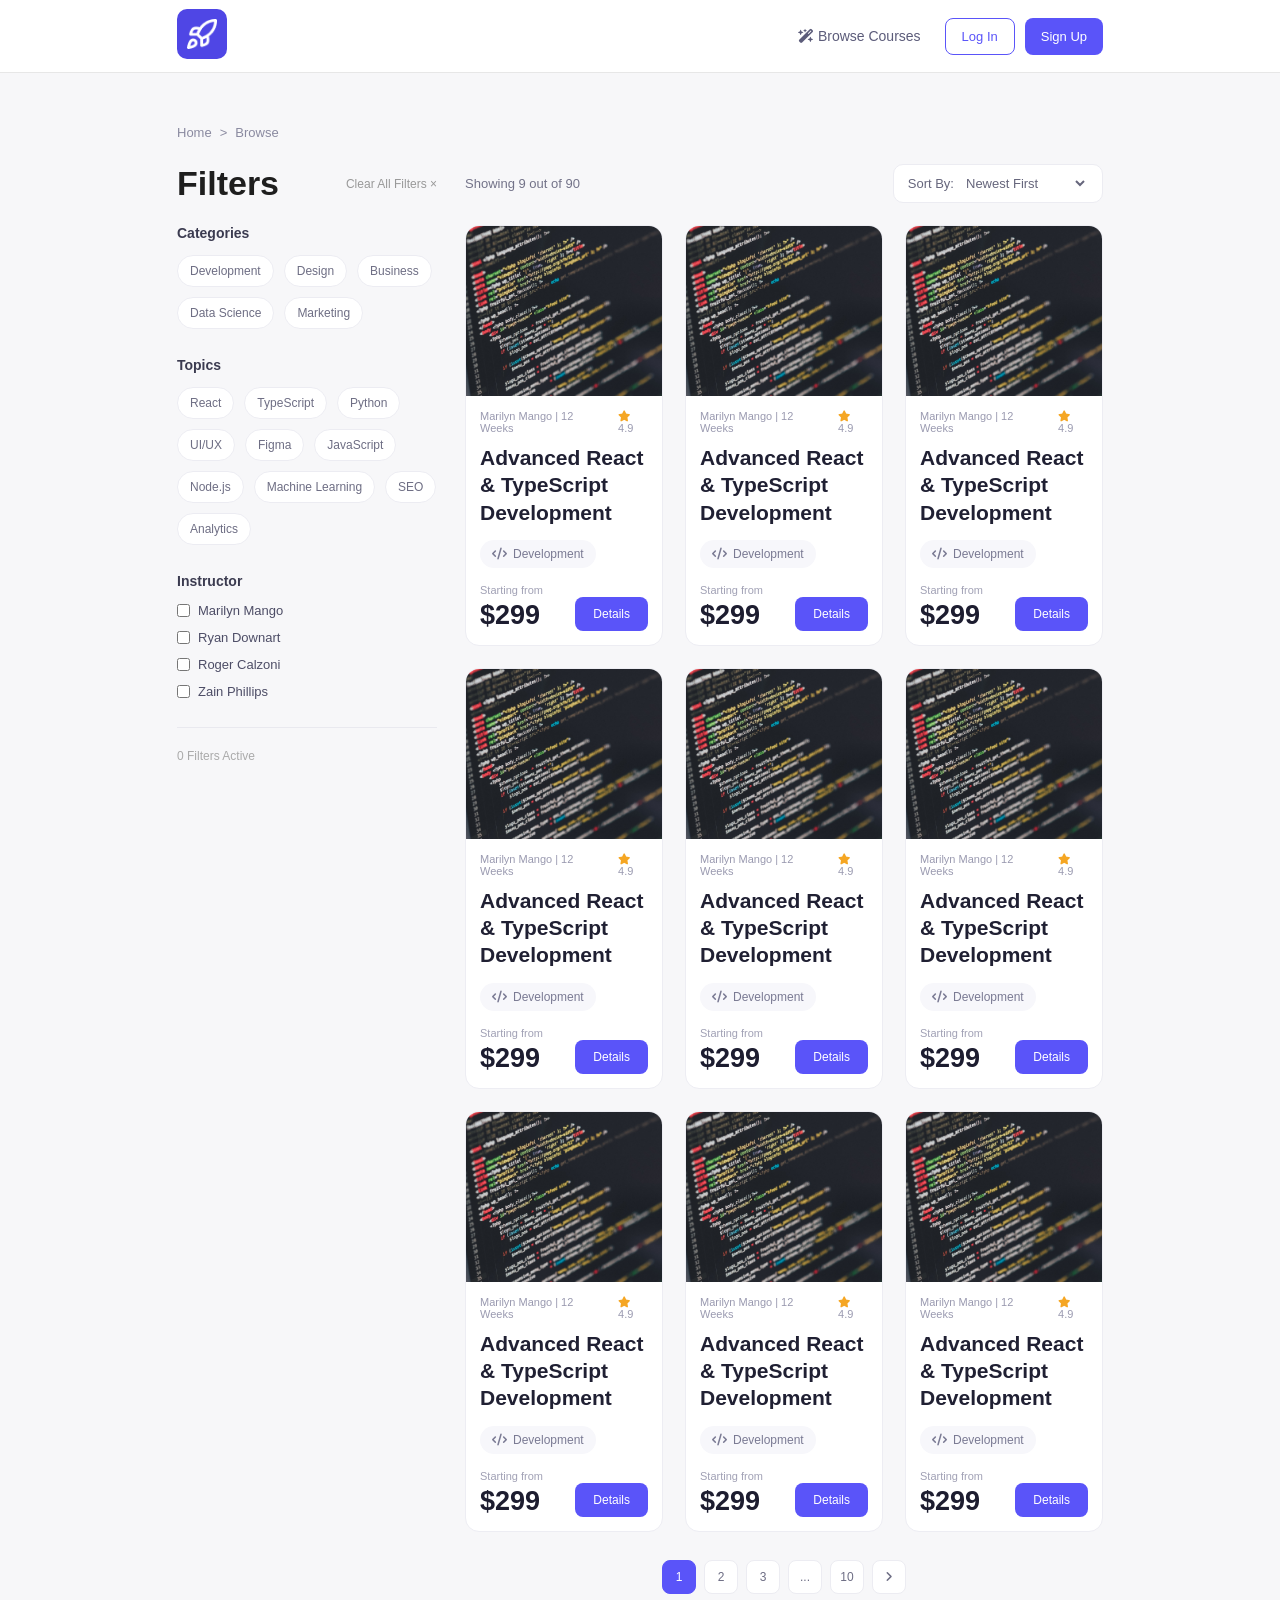
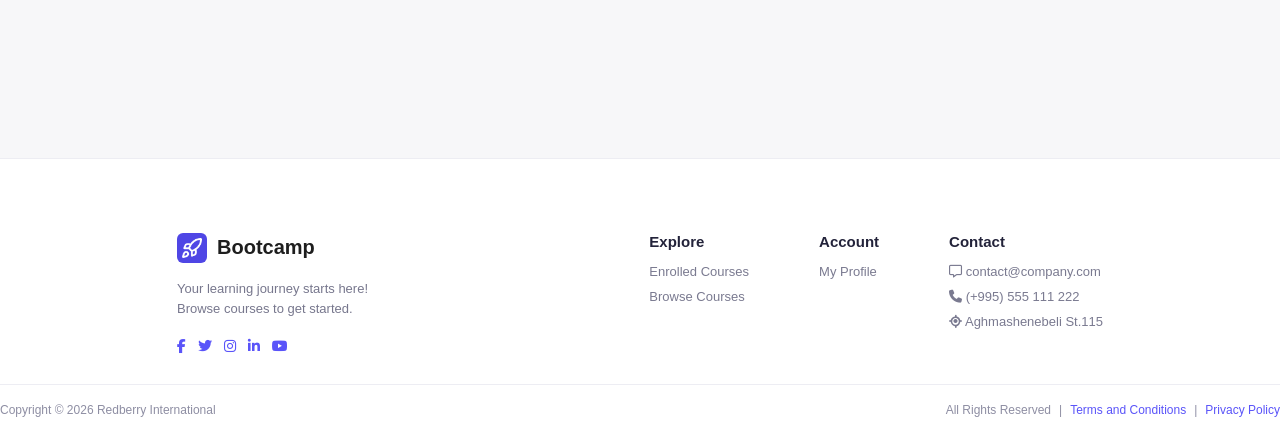
==== courses.html @ ab45cd83 "building and styling courses page" ====
<!DOCTYPE html>
<html lang="en">
<head>
    <meta charset="UTF-8">
    <meta name="viewport" content="width=device-width, initial-scale=1.0">
    <title>Browse Courses</title>
    <link rel="stylesheet" href="https://cdnjs.cloudflare.com/ajax/libs/font-awesome/6.5.0/css/all.min.css">
    <link rel="stylesheet" href="courses.css">
</head>
<body>
    <header class="header">
        <div class="container header-container">
            <div class="logo">
                <a href="dashboard.html">
                    <img src="icons/dashboard.png" alt="Bootcamp Logo">
                </a>
            </div>

            <nav class="nav">
                <a href="#"><i class="fa-solid fa-wand-magic-sparkles"></i> Browse Courses</a>
            </nav>

            <div class="auth-buttons">
                <button class="login-btn">Log In</button>
                <button class="signup-btn">Sign Up</button>
            </div>
        </div>
    </header>

    <main class="browse-page">
        <div class="container">
            <div class="breadcrumb">
                <a href="dashboard.html">Home</a>
                <span>&gt;</span>
                <span>Browse</span>
            </div>

            <div class="browse-layout">
                <aside class="filters-sidebar">
                    <div class="filters-top">
                        <h2>Filters</h2>
                        <button class="clear-filters">Clear All Filters <span>×</span></button>
                    </div>

                    <div class="filter-group">
                        <h3>Categories</h3>
                        <div class="filter-tags">
                            <button>Development</button>
                            <button>Design</button>
                            <button>Business</button>
                            <button>Data Science</button>
                            <button>Marketing</button>
                        </div>
                    </div>

                    <div class="filter-group">
                        <h3>Topics</h3>
                        <div class="filter-tags">
                            <button>React</button>
                            <button>TypeScript</button>
                            <button>Python</button>
                            <button>UI/UX</button>
                            <button>Figma</button>
                            <button>JavaScript</button>
                            <button>Node.js</button>
                            <button>Machine Learning</button>
                            <button>SEO</button>
                            <button>Analytics</button>
                        </div>
                    </div>

                    <div class="filter-group">
                        <h3>Instructor</h3>
                        <div class="instructor-list">
                            <label><input type="checkbox"> Marilyn Mango</label>
                            <label><input type="checkbox"> Ryan Downart</label>
                            <label><input type="checkbox"> Roger Calzoni</label>
                            <label><input type="checkbox"> Zain Phillips</label>
                        </div>
                    </div>

                    <div class="filter-bottom">
                        <button>0 Filters Active</button>
                    </div>
                </aside>

                <section class="courses-content">
                    <div class="courses-topbar">
                        <p>Showing 9 out of 90</p>

                        <div class="sort-box">
                            <label for="sortSelect">Sort By:</label>
                            <select id="sortSelect">
                                <option>Newest First</option>
                                <option>Oldest First</option>
                                <option>Price: Low to High</option>
                                <option>Price: High to Low</option>
                            </select>
                        </div>
                    </div>

                    <div class="courses-grid">
                        <article class="course-card">
                            <img src="background-images/course-background-image.jpg" alt="Course Image">
                            <div class="course-card-body">
                                <div class="course-meta">
                                    <span>Marilyn Mango | 12 Weeks</span>
                                    <span><i class="fa-solid fa-star"></i> 4.9</span>
                                </div>
                                <h3>Advanced React & TypeScript Development</h3>
                                <span class="course-badge"><i class="fa-solid fa-code"></i> Development</span>
                                <div class="course-footer">
                                    <div>
                                        <small>Starting from</small>
                                        <p>$299</p>
                                    </div>
                                    <button>Details</button>
                                </div>
                            </div>
                        </article>

                        <article class="course-card">
                            <img src="background-images/course-background-image.jpg" alt="Course Image">
                            <div class="course-card-body">
                                <div class="course-meta">
                                    <span>Marilyn Mango | 12 Weeks</span>
                                    <span><i class="fa-solid fa-star"></i> 4.9</span>
                                </div>
                                <h3>Advanced React & TypeScript Development</h3>
                                <span class="course-badge"><i class="fa-solid fa-code"></i> Development</span>
                                <div class="course-footer">
                                    <div>
                                        <small>Starting from</small>
                                        <p>$299</p>
                                    </div>
                                    <button>Details</button>
                                </div>
                            </div>
                        </article>

                        <article class="course-card">
                            <img src="background-images/course-background-image.jpg" alt="Course Image">
                            <div class="course-card-body">
                                <div class="course-meta">
                                    <span>Marilyn Mango | 12 Weeks</span>
                                    <span><i class="fa-solid fa-star"></i> 4.9</span>
                                </div>
                                <h3>Advanced React & TypeScript Development</h3>
                                <span class="course-badge"><i class="fa-solid fa-code"></i> Development</span>
                                <div class="course-footer">
                                    <div>
                                        <small>Starting from</small>
                                        <p>$299</p>
                                    </div>
                                    <button>Details</button>
                                </div>
                            </div>
                        </article>

                        <article class="course-card">
                            <img src="background-images/course-background-image.jpg" alt="Course Image">
                            <div class="course-card-body">
                                <div class="course-meta">
                                    <span>Marilyn Mango | 12 Weeks</span>
                                    <span><i class="fa-solid fa-star"></i> 4.9</span>
                                </div>
                                <h3>Advanced React & TypeScript Development</h3>
                                <span class="course-badge"><i class="fa-solid fa-code"></i> Development</span>
                                <div class="course-footer">
                                    <div>
                                        <small>Starting from</small>
                                        <p>$299</p>
                                    </div>
                                    <button>Details</button>
                                </div>
                            </div>
                        </article>

                        <article class="course-card">
                            <img src="background-images/course-background-image.jpg" alt="Course Image">
                            <div class="course-card-body">
                                <div class="course-meta">
                                    <span>Marilyn Mango | 12 Weeks</span>
                                    <span><i class="fa-solid fa-star"></i> 4.9</span>
                                </div>
                                <h3>Advanced React & TypeScript Development</h3>
                                <span class="course-badge"><i class="fa-solid fa-code"></i> Development</span>
                                <div class="course-footer">
                                    <div>
                                        <small>Starting from</small>
                                        <p>$299</p>
                                    </div>
                                    <button>Details</button>
                                </div>
                            </div>
                        </article>

                        <article class="course-card">
                            <img src="background-images/course-background-image.jpg" alt="Course Image">
                            <div class="course-card-body">
                                <div class="course-meta">
                                    <span>Marilyn Mango | 12 Weeks</span>
                                    <span><i class="fa-solid fa-star"></i> 4.9</span>
                                </div>
                                <h3>Advanced React & TypeScript Development</h3>
                                <span class="course-badge"><i class="fa-solid fa-code"></i> Development</span>
                                <div class="course-footer">
                                    <div>
                                        <small>Starting from</small>
                                        <p>$299</p>
                                    </div>
                                    <button>Details</button>
                                </div>
                            </div>
                        </article>

                        <article class="course-card">
                            <img src="background-images/course-background-image.jpg" alt="Course Image">
                            <div class="course-card-body">
                                <div class="course-meta">
                                    <span>Marilyn Mango | 12 Weeks</span>
                                    <span><i class="fa-solid fa-star"></i> 4.9</span>
                                </div>
                                <h3>Advanced React & TypeScript Development</h3>
                                <span class="course-badge"><i class="fa-solid fa-code"></i> Development</span>
                                <div class="course-footer">
                                    <div>
                                        <small>Starting from</small>
                                        <p>$299</p>
                                    </div>
                                    <button>Details</button>
                                </div>
                            </div>
                        </article>

                        <article class="course-card">
                            <img src="background-images/course-background-image.jpg" alt="Course Image">
                            <div class="course-card-body">
                                <div class="course-meta">
                                    <span>Marilyn Mango | 12 Weeks</span>
                                    <span><i class="fa-solid fa-star"></i> 4.9</span>
                                </div>
                                <h3>Advanced React & TypeScript Development</h3>
                                <span class="course-badge"><i class="fa-solid fa-code"></i> Development</span>
                                <div class="course-footer">
                                    <div>
                                        <small>Starting from</small>
                                        <p>$299</p>
                                    </div>
                                    <button>Details</button>
                                </div>
                            </div>
                        </article>

                        <article class="course-card">
                            <img src="background-images/course-background-image.jpg" alt="Course Image">
                            <div class="course-card-body">
                                <div class="course-meta">
                                    <span>Marilyn Mango | 12 Weeks</span>
                                    <span><i class="fa-solid fa-star"></i> 4.9</span>
                                </div>
                                <h3>Advanced React & TypeScript Development</h3>
                                <span class="course-badge"><i class="fa-solid fa-code"></i> Development</span>
                                <div class="course-footer">
                                    <div>
                                        <small>Starting from</small>
                                        <p>$299</p>
                                    </div>
                                    <button>Details</button>
                                </div>
                            </div>
                        </article>
                    </div>

                    <div class="pagination">
                        <button class="active">1</button>
                        <button>2</button>
                        <button>3</button>
                        <button>...</button>
                        <button>10</button>
                        <button><i class="fa-solid fa-angle-right"></i></button>
                    </div>
                </section>
            </div>
        </div>
    </main>

    <footer class="footer">
        <div class="container footer-container">
            <div class="footer-left">
                <div class="footer-brand">
                    <div class="footer-logo-row">
                        <img src="icons/dashboard.png" alt="Bootcamp logo">
                        <span>Bootcamp</span>
                    </div>

                    <p class="footer-description">
                        Your learning journey starts here!<br>
                        Browse courses to get started.
                    </p>

                    <div class="footer-socials">
                        <a href="#"><i class="fa-brands fa-facebook-f"></i></a>
                        <a href="#"><i class="fa-brands fa-twitter"></i></a>
                        <a href="#"><i class="fa-brands fa-instagram"></i></a>
                        <a href="#"><i class="fa-brands fa-linkedin-in"></i></a>
                        <a href="#"><i class="fa-brands fa-youtube"></i></a>
                    </div>
                </div>
            </div>

            <div class="footer-right">
                <div class="footer-column">
                    <h4>Explore</h4>
                    <a href="#">Enrolled Courses</a>
                    <a href="#">Browse Courses</a>
                </div>

                <div class="footer-column">
                    <h4>Account</h4>
                    <a href="#">My Profile</a>
                </div>

                <div class="footer-column">
                    <h4>Contact</h4>
                    <p><i class="fa-regular fa-message"></i> contact@company.com</p>
                    <p><i class="fa-solid fa-phone"></i> (+995) 555 111 222</p>
                    <p><i class="fa-solid fa-location-crosshairs"></i> Aghmashenebeli St.115</p>
                </div>
            </div>
        </div>

        <div class="container footer-bottom">
            <p>Copyright © 2026 Redberry International</p>

            <div class="footer-bottom-links">
                <span>All Rights Reserved</span>
                <span>|</span>
                <a href="#">Terms and Conditions</a>
                <span>|</span>
                <a href="#">Privacy Policy</a>
            </div>
        </div>
    </footer>
</body>
</html>
---- courses.css ----
* {
    margin: 0;
    padding: 0;
    box-sizing: border-box;
}

body {
    font-family: Arial, sans-serif;
    background-color: #f7f7f9;
    color: #1e1e1e;
}

a {
    text-decoration: none;
    color: inherit;
}

button {
    font-family: inherit;
    cursor: pointer;
    border: none;
}

.container {
    width: 100%;
    max-width: 1600px;
    margin: 0 auto;
    padding: 24px 177px;
}

.header {
    background: #fff;
    border-bottom: 1px solid #e7e7e7;
}

.header-container {
    height: 72px;
    display: flex;
    align-items: center;
    justify-content: space-between;
}

.logo img {
    width: 50px;
    height: 50px;
    object-fit: contain;
    border-radius: 20%;
    padding: 10px;
    background-color: #4f46e5;
}

.nav {
    display: flex;
    align-items: center;
    gap: 24px;
    margin-left: auto;
    margin-right: 24px;
}

.nav a {
    font-size: 14px;
    color: #5c5c7a;
}

.auth-buttons {
    display: flex;
    gap: 10px;
}

.login-btn,
.signup-btn {
    padding: 10px 16px;
    border-radius: 8px;
    font-size: 13px;
}

.login-btn {
    background: #fff;
    color: #5a54f9;
    border: 1px solid #5a54f9;
}

.signup-btn {
    background: #5a54f9;
    color: #fff;
}

.browse-page {
    padding: 28px 0 60px;
}

.breadcrumb {
    display: flex;
    align-items: center;
    gap: 8px;
    font-size: 13px;
    color: #8a8aa0;
    margin-bottom: 24px;
}

.browse-layout {
    display: grid;
    grid-template-columns: 260px 1fr;
    gap: 28px;
    align-items: start;
}

.filters-sidebar {
    background: transparent;
    position: sticky;
    top: 24px;
    align-self: start;
}

.filters-top {
    display: flex;
    align-items: center;
    justify-content: space-between;
    margin-bottom: 22px;
}

.filters-top h2 {
    font-size: 34px;
    font-weight: 700;
}

.clear-filters {
    background: none;
    color: #999;
    font-size: 12px;
}

.filter-group {
    margin-bottom: 28px;
}

.filter-group h3 {
    font-size: 14px;
    margin-bottom: 14px;
    color: #3b3b50;
}

.filter-tags {
    display: flex;
    flex-wrap: wrap;
    gap: 10px;
}

.filter-tags button {
    background: #fff;
    border: 1px solid #ececf2;
    color: #6e6e84;
    padding: 8px 12px;
    border-radius: 20px;
    font-size: 12px;
}

.instructor-list {
    display: flex;
    flex-direction: column;
    gap: 12px;
    font-size: 13px;
    color: #4d4d66;
}

.instructor-list label {
    display: flex;
    align-items: center;
    gap: 8px;
}

.filter-bottom {
    padding-top: 18px;
    border-top: 1px solid #e9e9ef;
}

.filter-bottom button {
    background: none;
    color: #aaa;
    font-size: 12px;
}

.courses-topbar {
    display: flex;
    align-items: center;
    justify-content: space-between;
    margin-bottom: 22px;
}

.courses-topbar p {
    font-size: 13px;
    color: #727288;
}

.sort-box {
    display: flex;
    align-items: center;
    gap: 8px;
    background: #fff;
    padding: 10px 14px;
    border-radius: 10px;
    border: 1px solid #ececf2;
}

.sort-box label,
.sort-box select {
    font-size: 13px;
    color: #66667c;
    background: transparent;
    border: none;
    outline: none;
}

.courses-grid {
    display: grid;
    grid-template-columns: repeat(3, 1fr);
    gap: 22px;
}

.course-card {
    background: #fff;
    border-radius: 14px;
    overflow: hidden;
    border: 1px solid #ededf3;
    transition: 0.3s;
}

.course-card:hover {
    transform: translateY(-4px);
    box-shadow: 0 10px 30px rgba(0, 0, 0, 0.08);
}

.course-card img {
    width: 100%;
    height: 170px;
    object-fit: cover;
    display: block;
}

.course-card-body {
    padding: 14px;
}

.course-meta {
    display: flex;
    justify-content: space-between;
    gap: 10px;
    font-size: 11px;
    color: #9a9ab0;
    margin-bottom: 10px;
}

.course-meta i {
    color: #f5a623;
}

.course-card h3 {
    font-size: 21px;
    line-height: 1.3;
    margin-bottom: 14px;
    color: #202033;
}

.course-badge {
    display: inline-flex;
    align-items: center;
    gap: 6px;
    font-size: 12px;
    color: #7a7a93;
    background: #f7f7fb;
    border-radius: 20px;
    padding: 7px 12px;
    margin-bottom: 16px;
}

.course-footer {
    display: flex;
    justify-content: space-between;
    align-items: end;
}

.course-footer small {
    display: block;
    font-size: 11px;
    color: #a1a1b5;
    margin-bottom: 4px;
}

.course-footer p {
    font-size: 27px;
    font-weight: 700;
    color: #1d1d30;
}

.course-footer button {
    background: #5a54f9;
    color: white;
    padding: 10px 18px;
    border-radius: 8px;
    font-size: 12px;
}

.pagination {
    margin-top: 28px;
    display: flex;
    justify-content: center;
    gap: 8px;
}

.pagination button {
    min-width: 34px;
    height: 34px;
    border-radius: 8px;
    background: #fff;
    border: 1px solid #ececf2;
    color: #6d6d84;
    font-size: 12px;
}

.pagination button.active {
    background: #5a54f9;
    color: #fff;
    border-color: #5a54f9;
}

.footer {
    margin-top: 80px;
    padding-top: 50px;
    background: #fff;
    border-top: 1px solid #ededf3;
}

.footer-container {
    display: flex;
    justify-content: space-between;
    gap: 40px;
    padding-bottom: 30px;
}

.footer-left {
    max-width: 260px;
}

.footer-logo-row {
    display: flex;
    align-items: center;
    gap: 10px;
    margin-bottom: 16px;
}

.footer-logo-row img {
    width: 30px;
    height: 30px;
    object-fit: contain;
    border-radius: 20%;
    padding: 5px;
    background-color: #4f46e5;
    cursor: pointer;
}

.footer-logo-row span {
    font-size: 20px;
    font-weight: 700;
}

.footer-description {
    font-size: 13px;
    line-height: 1.6;
    color: #77778d;
    margin-bottom: 18px;
}

.footer-socials {
    display: flex;
    gap: 12px;
}

.footer-socials a {
    color: #5a54f9;
    font-size: 14px;
}

.footer-right {
    display: flex;
    gap: 70px;
}

.footer-column h4 {
    font-size: 15px;
    margin-bottom: 14px;
    color: #23233a;
}

.footer-column a,
.footer-column p {
    display: block;
    font-size: 13px;
    color: #7a7a90;
    margin-bottom: 10px;
}

.footer-bottom {
    border-top: 1px solid #ededf3;
    padding: 18px 0;
    display: flex;
    align-items: center;
    justify-content: space-between;
    font-size: 12px;
    color: #8e8ea3;
}

.footer-bottom-links {
    display: flex;
    align-items: center;
    gap: 8px;
}

.footer-bottom-links a {
    color: #5a54f9;
}
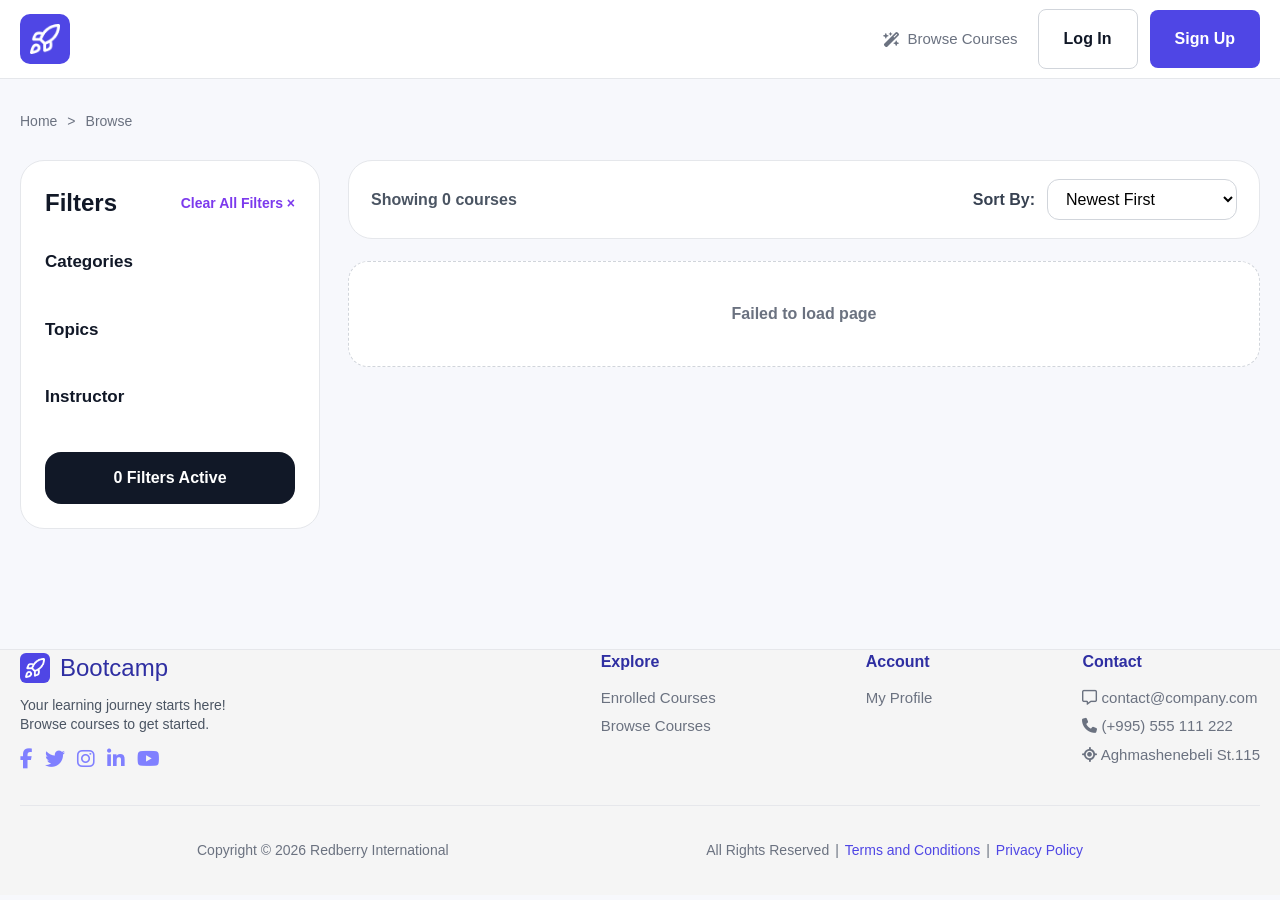
==== commit 4838e652: "functions pagination, filter, sort for courses" ====
--- a/courses.html
+++ b/courses.html
@@ -6,23 +6,25 @@
     <title>Browse Courses</title>
     <link rel="stylesheet" href="https://cdnjs.cloudflare.com/ajax/libs/font-awesome/6.5.0/css/all.min.css">
     <link rel="stylesheet" href="courses.css">
+    <script src="courses.js" defer></script>
 </head>
 <body>
     <header class="header">
         <div class="container header-container">
             <div class="logo">
-                <a href="dashboard.html">
-                    <img src="icons/dashboard.png" alt="Bootcamp Logo">
+                <a href="index.html"><img src="icons/dashboard.png" alt="Dashboard"></a>
+            </div>
+
+            <nav class="nav">
+                <a href="courses.html">
+                    <i class="fa-solid fa-wand-magic-sparkles"></i>
+                    Browse Courses
                 </a>
-            </div>
-
-            <nav class="nav">
-                <a href="#"><i class="fa-solid fa-wand-magic-sparkles"></i> Browse Courses</a>
             </nav>
 
             <div class="auth-buttons">
-                <button class="login-btn">Log In</button>
-                <button class="signup-btn">Sign Up</button>
+                <button class="btn btn-login" id="openLoginBtn">Log In</button>
+                <button class="btn btn-signup" id="openSignupBtn">Sign Up</button>
             </div>
         </div>
     </header>
@@ -39,247 +41,49 @@
                 <aside class="filters-sidebar">
                     <div class="filters-top">
                         <h2>Filters</h2>
-                        <button class="clear-filters">Clear All Filters <span>×</span></button>
+                        <button class="clear-filters" id="clearFiltersBtn">
+                            Clear All Filters <span>×</span>
+                        </button>
                     </div>
 
                     <div class="filter-group">
                         <h3>Categories</h3>
-                        <div class="filter-tags">
-                            <button>Development</button>
-                            <button>Design</button>
-                            <button>Business</button>
-                            <button>Data Science</button>
-                            <button>Marketing</button>
-                        </div>
+                        <div class="filter-tags" id="categoriesContainer"></div>
                     </div>
 
                     <div class="filter-group">
                         <h3>Topics</h3>
-                        <div class="filter-tags">
-                            <button>React</button>
-                            <button>TypeScript</button>
-                            <button>Python</button>
-                            <button>UI/UX</button>
-                            <button>Figma</button>
-                            <button>JavaScript</button>
-                            <button>Node.js</button>
-                            <button>Machine Learning</button>
-                            <button>SEO</button>
-                            <button>Analytics</button>
-                        </div>
+                        <div class="filter-tags" id="topicsContainer"></div>
                     </div>
 
                     <div class="filter-group">
                         <h3>Instructor</h3>
-                        <div class="instructor-list">
-                            <label><input type="checkbox"> Marilyn Mango</label>
-                            <label><input type="checkbox"> Ryan Downart</label>
-                            <label><input type="checkbox"> Roger Calzoni</label>
-                            <label><input type="checkbox"> Zain Phillips</label>
-                        </div>
+                        <div class="instructor-list" id="instructorsContainer"></div>
                     </div>
 
                     <div class="filter-bottom">
-                        <button>0 Filters Active</button>
+                        <button type="button" id="activeFiltersCount">0 filters active</button>
                     </div>
                 </aside>
 
                 <section class="courses-content">
                     <div class="courses-topbar">
-                        <p>Showing 9 out of 90</p>
+                        <p id="resultsText">Showing 0 courses</p>
 
                         <div class="sort-box">
                             <label for="sortSelect">Sort By:</label>
                             <select id="sortSelect">
-                                <option>Newest First</option>
-                                <option>Oldest First</option>
-                                <option>Price: Low to High</option>
-                                <option>Price: High to Low</option>
+                                <option value="newest">Newest First</option>
+                                <option value="oldest">Oldest First</option>
+                                <option value="price_asc">Price: Low to High</option>
+                                <option value="price_desc">Price: High to Low</option>
                             </select>
                         </div>
                     </div>
 
-                    <div class="courses-grid">
-                        <article class="course-card">
-                            <img src="background-images/course-background-image.jpg" alt="Course Image">
-                            <div class="course-card-body">
-                                <div class="course-meta">
-                                    <span>Marilyn Mango | 12 Weeks</span>
-                                    <span><i class="fa-solid fa-star"></i> 4.9</span>
-                                </div>
-                                <h3>Advanced React & TypeScript Development</h3>
-                                <span class="course-badge"><i class="fa-solid fa-code"></i> Development</span>
-                                <div class="course-footer">
-                                    <div>
-                                        <small>Starting from</small>
-                                        <p>$299</p>
-                                    </div>
-                                    <button>Details</button>
-                                </div>
-                            </div>
-                        </article>
-
-                        <article class="course-card">
-                            <img src="background-images/course-background-image.jpg" alt="Course Image">
-                            <div class="course-card-body">
-                                <div class="course-meta">
-                                    <span>Marilyn Mango | 12 Weeks</span>
-                                    <span><i class="fa-solid fa-star"></i> 4.9</span>
-                                </div>
-                                <h3>Advanced React & TypeScript Development</h3>
-                                <span class="course-badge"><i class="fa-solid fa-code"></i> Development</span>
-                                <div class="course-footer">
-                                    <div>
-                                        <small>Starting from</small>
-                                        <p>$299</p>
-                                    </div>
-                                    <button>Details</button>
-                                </div>
-                            </div>
-                        </article>
-
-                        <article class="course-card">
-                            <img src="background-images/course-background-image.jpg" alt="Course Image">
-                            <div class="course-card-body">
-                                <div class="course-meta">
-                                    <span>Marilyn Mango | 12 Weeks</span>
-                                    <span><i class="fa-solid fa-star"></i> 4.9</span>
-                                </div>
-                                <h3>Advanced React & TypeScript Development</h3>
-                                <span class="course-badge"><i class="fa-solid fa-code"></i> Development</span>
-                                <div class="course-footer">
-                                    <div>
-                                        <small>Starting from</small>
-                                        <p>$299</p>
-                                    </div>
-                                    <button>Details</button>
-                                </div>
-                            </div>
-                        </article>
-
-                        <article class="course-card">
-                            <img src="background-images/course-background-image.jpg" alt="Course Image">
-                            <div class="course-card-body">
-                                <div class="course-meta">
-                                    <span>Marilyn Mango | 12 Weeks</span>
-                                    <span><i class="fa-solid fa-star"></i> 4.9</span>
-                                </div>
-                                <h3>Advanced React & TypeScript Development</h3>
-                                <span class="course-badge"><i class="fa-solid fa-code"></i> Development</span>
-                                <div class="course-footer">
-                                    <div>
-                                        <small>Starting from</small>
-                                        <p>$299</p>
-                                    </div>
-                                    <button>Details</button>
-                                </div>
-                            </div>
-                        </article>
-
-                        <article class="course-card">
-                            <img src="background-images/course-background-image.jpg" alt="Course Image">
-                            <div class="course-card-body">
-                                <div class="course-meta">
-                                    <span>Marilyn Mango | 12 Weeks</span>
-                                    <span><i class="fa-solid fa-star"></i> 4.9</span>
-                                </div>
-                                <h3>Advanced React & TypeScript Development</h3>
-                                <span class="course-badge"><i class="fa-solid fa-code"></i> Development</span>
-                                <div class="course-footer">
-                                    <div>
-                                        <small>Starting from</small>
-                                        <p>$299</p>
-                                    </div>
-                                    <button>Details</button>
-                                </div>
-                            </div>
-                        </article>
-
-                        <article class="course-card">
-                            <img src="background-images/course-background-image.jpg" alt="Course Image">
-                            <div class="course-card-body">
-                                <div class="course-meta">
-                                    <span>Marilyn Mango | 12 Weeks</span>
-                                    <span><i class="fa-solid fa-star"></i> 4.9</span>
-                                </div>
-                                <h3>Advanced React & TypeScript Development</h3>
-                                <span class="course-badge"><i class="fa-solid fa-code"></i> Development</span>
-                                <div class="course-footer">
-                                    <div>
-                                        <small>Starting from</small>
-                                        <p>$299</p>
-                                    </div>
-                                    <button>Details</button>
-                                </div>
-                            </div>
-                        </article>
-
-                        <article class="course-card">
-                            <img src="background-images/course-background-image.jpg" alt="Course Image">
-                            <div class="course-card-body">
-                                <div class="course-meta">
-                                    <span>Marilyn Mango | 12 Weeks</span>
-                                    <span><i class="fa-solid fa-star"></i> 4.9</span>
-                                </div>
-                                <h3>Advanced React & TypeScript Development</h3>
-                                <span class="course-badge"><i class="fa-solid fa-code"></i> Development</span>
-                                <div class="course-footer">
-                                    <div>
-                                        <small>Starting from</small>
-                                        <p>$299</p>
-                                    </div>
-                                    <button>Details</button>
-                                </div>
-                            </div>
-                        </article>
-
-                        <article class="course-card">
-                            <img src="background-images/course-background-image.jpg" alt="Course Image">
-                            <div class="course-card-body">
-                                <div class="course-meta">
-                                    <span>Marilyn Mango | 12 Weeks</span>
-                                    <span><i class="fa-solid fa-star"></i> 4.9</span>
-                                </div>
-                                <h3>Advanced React & TypeScript Development</h3>
-                                <span class="course-badge"><i class="fa-solid fa-code"></i> Development</span>
-                                <div class="course-footer">
-                                    <div>
-                                        <small>Starting from</small>
-                                        <p>$299</p>
-                                    </div>
-                                    <button>Details</button>
-                                </div>
-                            </div>
-                        </article>
-
-                        <article class="course-card">
-                            <img src="background-images/course-background-image.jpg" alt="Course Image">
-                            <div class="course-card-body">
-                                <div class="course-meta">
-                                    <span>Marilyn Mango | 12 Weeks</span>
-                                    <span><i class="fa-solid fa-star"></i> 4.9</span>
-                                </div>
-                                <h3>Advanced React & TypeScript Development</h3>
-                                <span class="course-badge"><i class="fa-solid fa-code"></i> Development</span>
-                                <div class="course-footer">
-                                    <div>
-                                        <small>Starting from</small>
-                                        <p>$299</p>
-                                    </div>
-                                    <button>Details</button>
-                                </div>
-                            </div>
-                        </article>
-                    </div>
-
-                    <div class="pagination">
-                        <button class="active">1</button>
-                        <button>2</button>
-                        <button>3</button>
-                        <button>...</button>
-                        <button>10</button>
-                        <button><i class="fa-solid fa-angle-right"></i></button>
-                    </div>
+                    <div class="courses-grid" id="coursesGrid"></div>
+
+                    <div class="pagination" id="pagination"></div>
                 </section>
             </div>
         </div>
@@ -342,5 +146,151 @@
             </div>
         </div>
     </footer>
+
+    <!-- LOGIN MODAL -->
+    <div id="loginModal" class="modal hidden">
+        <div class="modal-overlay" id="modalOverlay"></div>
+
+        <div class="login-modal">
+            <button class="modal-close" id="closeLoginBtn">
+            <i class="fa-solid fa-xmark"></i>
+            </button>
+
+            <h2>Welcome Back</h2>
+            <p class="modal-subtitle">Log in to continue your learning</p>
+
+            <form id="loginForm" class="login-form">
+            <div class="form-group">
+                <label for="email">Email</label>
+                <input
+                type="email"
+                id="email"
+                name="email"
+                placeholder="you@example.com"
+                required
+                >
+                <p class="field-error" id="emailError"></p>
+            </div>
+
+            <div class="form-group">
+                <label for="password">Password</label>
+                <div class="password-input-wrapper">
+                <input
+                    type="password"
+                    id="password"
+                    name="password"
+                    placeholder="••••••••"
+                    required
+                >
+                <button type="button" class="toggle-password" id="togglePassword">
+                    <i class="fa-regular fa-eye"></i>
+                </button>
+                </div>
+                <p class="field-error" id="passwordError"></p>
+            </div>
+
+            <button type="submit" class="login-submit-btn" id="loginSubmitBtn">Log In</button>
+            <p class="form-message" id="loginMessage"></p>
+            </form>
+
+            <div class="divider">
+            <span>or</span>
+            </div>
+
+            <p class="signup-text">
+            Don’t have an account?
+            <a href="#" id="goToRegisterLink">Sign Up</a>
+            </p>
+        </div>
+    </div>
+
+    <!-- register modal -->
+    <div id="registerModal" class="modal hidden">
+        <div class="modal-overlay" id="registerOverlay"></div>
+
+        <div class="login-modal">
+
+            <!-- close button -->
+            <button class="modal-close" id="closeRegisterBtn">
+                <i class="fa-solid fa-xmark"></i>
+            </button>
+
+            <h2>Create Account</h2>
+            <p class="modal-subtitle">Join and start learning today</p>
+
+            <!-- progress -->
+            <div class="register-progress">
+                <div class="step active"></div>
+                <div class="step"></div>
+                <div class="step"></div>
+            </div>
+
+            <form id="registerForm" class="login-form">
+
+                <!-- first step -->
+                <div class="register-step" data-step="1">
+                    <div class="form-group">
+                        <label>Email*</label>
+                        <input type="email" id="registerEmail" placeholder="you@example.com">
+                        <p class="field-error" id="registerEmailError"></p>
+                    </div>
+
+                    <button type="button" class="login-submit-btn" id="step1NextBtn">
+                        Next
+                    </button>
+                </div>
+
+                <!-- second step -->
+                <div class="register-step hidden" data-step="2">
+                    <div class="form-group">
+                        <label>Password*</label>
+                        <input type="password" id="registerPassword" placeholder="Password">
+                        <p class="field-error" id="registerPasswordError"></p>
+                    </div>
+
+                    <div class="form-group">
+                        <label>Confirm Password*</label>
+                        <input type="password" id="registerConfirmPassword" placeholder="Confirm Password">
+                        <p class="field-error" id="registerConfirmPasswordError"></p>
+                    </div>
+
+                    <button type="button" class="login-submit-btn" id="step2NextBtn">Next</button>
+                </div>
+
+                <!-- third step -->
+                <div class="register-step hidden" data-step="3">
+                    <div class="form-group">
+                        <label>Username*</label>
+                        <input type="text" id="registerUsername" placeholder="Username">
+                        <p class="field-error" id="registerUsernameError"></p>
+                    </div>
+
+                    <div class="form-group">
+                        <label>Upload Avatar</label>
+                        <input type="file" id="avatarInput" accept="image/*">
+                        <p class="field-error" id="registerAvatarError"></p>
+
+                        
+                        <img id="avatarPreview" class="hidden" style="width:80px; margin-top:10px; border-radius:50%;" />
+                    </div>
+
+                    <button type="submit" class="login-submit-btn" id="registerSubmitBtn">
+                        Sign Up
+                    </button>
+                </div>
+
+                <p class="form-message" id="registerMessage"></p>
+            </form>
+
+            <div class="divider">
+                <span>or</span>
+            </div>
+
+            <p class="signup-text">
+                Already have an account?
+                <a href="#" id="goToLoginLink">Log In</a>
+            </p>
+        </div>
+    </div>
 </body>
 </html>
--- a/courses.css
+++ b/courses.css
@@ -6,8 +6,14 @@
 
 body {
     font-family: Arial, sans-serif;
-    background-color: #f7f7f9;
-    color: #1e1e1e;
+    background: #f7f8fc;
+    color: #1f2937;
+    line-height: 1.5;
+}
+
+img {
+    max-width: 100%;
+    display: block;
 }
 
 a {
@@ -15,29 +21,37 @@
     color: inherit;
 }
 
+button,
+select,
+input {
+    font: inherit;
+}
+
 button {
-    font-family: inherit;
     cursor: pointer;
     border: none;
+    background: none;
 }
 
 .container {
-    width: 100%;
-    max-width: 1600px;
+    width: min(1280px, calc(100% - 40px));
     margin: 0 auto;
-    padding: 24px 177px;
 }
 
 .header {
-    background: #fff;
-    border-bottom: 1px solid #e7e7e7;
+    background: #ffffff;
+    border-bottom: 1px solid #e5e7eb;
+    position: sticky;
+    top: 0;
+    z-index: 50;
 }
 
 .header-container {
-    height: 72px;
+    min-height: 78px;
     display: flex;
     align-items: center;
     justify-content: space-between;
+    gap: 20px;
 }
 
 .logo img {
@@ -52,82 +66,112 @@
 .nav {
     display: flex;
     align-items: center;
-    gap: 24px;
+    gap: 36px;
     margin-left: auto;
-    margin-right: 24px;
 }
 
 .nav a {
+    display: flex;
+    align-items: center;
+    gap: 8px;
+    color: #6b7280;
+    font-size: 15px;
+    transition: color 0.2s ease;
+}
+
+.nav a:hover {
+    color: #7c3aed;
+}
+
+.auth-buttons {
+    display: flex;
+    align-items: center;
+    gap: 12px;
+}
+
+.btn {
+    padding: 17px 25px;
+    border-radius: 8px;
+    font-weight: 600;
+    transition: 0.3s ease;
+}
+
+.btn-login {
+    border: 1px solid #d1d5db;
+    background: #ffffff;
+    color: #111827;
+}
+
+.btn-login:hover {
+    color: white;
+    background-color: #281ED2;
+}
+
+.btn-signup {
+    background: #4F46E5;
+    color: #ffffff;
+}
+
+.btn-signup:hover {
+    background: #6d28d9;
+}
+
+.browse-page {
+    padding: 32px 0 60px;
+}
+
+.breadcrumb {
+    display: flex;
+    align-items: center;
+    gap: 10px;
+    color: #6b7280;
     font-size: 14px;
-    color: #5c5c7a;
-}
-
-.auth-buttons {
-    display: flex;
-    gap: 10px;
-}
-
-.login-btn,
-.signup-btn {
-    padding: 10px 16px;
-    border-radius: 8px;
-    font-size: 13px;
-}
-
-.login-btn {
-    background: #fff;
-    color: #5a54f9;
-    border: 1px solid #5a54f9;
-}
-
-.signup-btn {
-    background: #5a54f9;
-    color: #fff;
-}
-
-.browse-page {
-    padding: 28px 0 60px;
-}
-
-.breadcrumb {
-    display: flex;
-    align-items: center;
-    gap: 8px;
-    font-size: 13px;
-    color: #8a8aa0;
-    margin-bottom: 24px;
+    margin-bottom: 28px;
+}
+
+.breadcrumb a:hover {
+    color: #7c3aed;
 }
 
 .browse-layout {
     display: grid;
-    grid-template-columns: 260px 1fr;
+    grid-template-columns: 300px 1fr;
     gap: 28px;
     align-items: start;
 }
 
 .filters-sidebar {
-    background: transparent;
+    background: #ffffff;
+    border: 1px solid #e5e7eb;
+    border-radius: 24px;
+    padding: 24px;
     position: sticky;
-    top: 24px;
-    align-self: start;
+    top: 100px;
 }
 
 .filters-top {
     display: flex;
     align-items: center;
     justify-content: space-between;
-    margin-bottom: 22px;
+    gap: 12px;
+    margin-bottom: 28px;
 }
 
 .filters-top h2 {
-    font-size: 34px;
+    font-size: 24px;
     font-weight: 700;
+    color: #111827;
 }
 
 .clear-filters {
-    background: none;
-    color: #999;
-    font-size: 12px;
+    color: #7c3aed;
+    font-weight: 600;
+    font-size: 14px;
+    transition: 0.3s ease;
+}
+
+.clear-filters:hover {
+    color: #5b21b6;
 }
 
 .filter-group {
@@ -135,9 +179,10 @@
 }
 
 .filter-group h3 {
-    font-size: 14px;
+    font-size: 17px;
+    font-weight: 700;
     margin-bottom: 14px;
-    color: #3b3b50;
+    color: #111827;
 }
 
 .filter-tags {
@@ -146,206 +191,540 @@
     gap: 10px;
 }
 
-.filter-tags button {
-    background: #fff;
-    border: 1px solid #ececf2;
-    color: #6e6e84;
-    padding: 8px 12px;
-    border-radius: 20px;
-    font-size: 12px;
+.filter-pill {
+    position: relative;
+    display: inline-flex;
+    align-items: center;
+    justify-content: center;
+    padding: 11px 16px;
+    border: 1px solid #d1d5db;
+    border-radius: 999px;
+    background: #ffffff;
+    color: #374151;
+    font-size: 14px;
+    font-weight: 600;
+    cursor: pointer;
+    transition: 0.25s ease;
+}
+
+.filter-pill:hover {
+    border-color: #7c3aed;
+    color: #7c3aed;
+    background: #f5f3ff;
+}
+
+.filter-pill.active {
+    background: #7c3aed;
+    border-color: #7c3aed;
+    color: #ffffff;
+}
+
+.filter-pill input {
+    position: absolute;
+    opacity: 0;
+    pointer-events: none;
 }
 
 .instructor-list {
     display: flex;
     flex-direction: column;
     gap: 12px;
-    font-size: 13px;
-    color: #4d4d66;
-}
-
-.instructor-list label {
-    display: flex;
-    align-items: center;
-    gap: 8px;
+}
+
+.instructor-item {
+    position: relative;
+    display: flex;
+    align-items: center;
+    gap: 12px;
+    padding: 12px 14px;
+    border: 1px solid #e5e7eb;
+    border-radius: 16px;
+    background: #ffffff;
+    cursor: pointer;
+    transition: 0.25s ease;
+}
+
+.instructor-item:hover {
+    border-color: #7c3aed;
+    background: #f9f7ff;
+}
+
+.instructor-item.active {
+    border-color: #7c3aed;
+    background: #f5f3ff;
+}
+
+.instructor-item input {
+    position: absolute;
+    opacity: 0;
+    pointer-events: none;
+}
+
+.instructor-item img {
+    width: 42px;
+    height: 42px;
+    border-radius: 50%;
+    object-fit: cover;
+    background: #e5e7eb;
+}
+
+.instructor-item span {
+    font-size: 14px;
+    font-weight: 600;
+    color: #111827;
 }
 
 .filter-bottom {
-    padding-top: 18px;
-    border-top: 1px solid #e9e9ef;
-}
-
-.filter-bottom button {
-    background: none;
-    color: #aaa;
-    font-size: 12px;
+    margin-top: 8px;
+}
+
+#activeFiltersCount {
+    width: 100%;
+    padding: 14px 16px;
+    border-radius: 16px;
+    background: #111827;
+    color: #ffffff;
+    font-weight: 700;
+    text-transform: capitalize;
+}
+
+.courses-content {
+    min-width: 0;
 }
 
 .courses-topbar {
+    background: #ffffff;
+    border: 1px solid #e5e7eb;
+    border-radius: 24px;
+    padding: 18px 22px;
     display: flex;
     align-items: center;
     justify-content: space-between;
+    gap: 16px;
     margin-bottom: 22px;
 }
 
-.courses-topbar p {
-    font-size: 13px;
-    color: #727288;
+#resultsText {
+    color: #4b5563;
+    font-weight: 600;
 }
 
 .sort-box {
     display: flex;
     align-items: center;
-    gap: 8px;
-    background: #fff;
+    gap: 12px;
+}
+
+.sort-box label {
+    font-weight: 600;
+    color: #374151;
+}
+
+.sort-box select {
+    min-width: 190px;
     padding: 10px 14px;
-    border-radius: 10px;
-    border: 1px solid #ececf2;
-}
-
-.sort-box label,
-.sort-box select {
-    font-size: 13px;
-    color: #66667c;
-    background: transparent;
-    border: none;
+    border: 1px solid #d1d5db;
+    border-radius: 12px;
+    background: #ffffff;
     outline: none;
+}
+
+.sort-box select:focus {
+    border-color: #7c3aed;
 }
 
 .courses-grid {
     display: grid;
-    grid-template-columns: repeat(3, 1fr);
+    grid-template-columns: repeat(3, minmax(0, 1fr));
     gap: 22px;
 }
 
 .course-card {
-    background: #fff;
-    border-radius: 14px;
+    background: #ffffff;
+    border: 1px solid #e5e7eb;
+    border-radius: 24px;
     overflow: hidden;
-    border: 1px solid #ededf3;
-    transition: 0.3s;
+    transition: 0.3s ease;
+    cursor: pointer;
+    box-shadow: 0 8px 24px rgba(17, 24, 39, 0.05);
 }
 
 .course-card:hover {
     transform: translateY(-4px);
-    box-shadow: 0 10px 30px rgba(0, 0, 0, 0.08);
-}
-
-.course-card img {
+    box-shadow: 0 14px 30px rgba(17, 24, 39, 0.1);
+    border-color: #d8b4fe;
+}
+
+.course-card > img {
     width: 100%;
-    height: 170px;
+    height: 220px;
     object-fit: cover;
-    display: block;
+    background: #e5e7eb;
 }
 
 .course-card-body {
-    padding: 14px;
+    padding: 18px;
 }
 
 .course-meta {
     display: flex;
     justify-content: space-between;
-    gap: 10px;
-    font-size: 11px;
-    color: #9a9ab0;
-    margin-bottom: 10px;
-}
-
-.course-meta i {
-    color: #f5a623;
+    gap: 12px;
+    align-items: center;
+    margin-bottom: 14px;
+    color: #6b7280;
+    font-size: 13px;
+    font-weight: 600;
+}
+
+.course-meta span:last-child {
+    display: inline-flex;
+    align-items: center;
+    gap: 6px;
 }
 
 .course-card h3 {
-    font-size: 21px;
-    line-height: 1.3;
-    margin-bottom: 14px;
-    color: #202033;
+    font-size: 20px;
+    line-height: 1.35;
+    margin-bottom: 12px;
+    color: #111827;
 }
 
 .course-badge {
     display: inline-flex;
     align-items: center;
-    gap: 6px;
-    font-size: 12px;
-    color: #7a7a93;
-    background: #f7f7fb;
-    border-radius: 20px;
-    padding: 7px 12px;
-    margin-bottom: 16px;
+    gap: 8px;
+    padding: 8px 12px;
+    background: #f3f4f6;
+    color: #374151;
+    border-radius: 999px;
+    font-size: 13px;
+    font-weight: 700;
+    margin-bottom: 14px;
+}
+
+.course-card p {
+    font-size: 14px;
+    color: #6b7280;
+    margin-bottom: 18px;
+    min-height: 44px;
 }
 
 .course-footer {
     display: flex;
+    align-items: center;
     justify-content: space-between;
-    align-items: end;
+    gap: 14px;
 }
 
 .course-footer small {
     display: block;
-    font-size: 11px;
-    color: #a1a1b5;
-    margin-bottom: 4px;
+    color: #6b7280;
+    font-size: 12px;
+    margin-bottom: 2px;
 }
 
 .course-footer p {
-    font-size: 27px;
+    margin: 0;
+    font-size: 22px;
+    font-weight: 800;
+    color: #111827;
+    min-height: auto;
+}
+
+.details-btn {
+    padding: 12px 18px;
+    border-radius: 14px;
+    background: #7c3aed;
+    color: #ffffff;
     font-weight: 700;
-    color: #1d1d30;
-}
-
-.course-footer button {
-    background: #5a54f9;
-    color: white;
-    padding: 10px 18px;
-    border-radius: 8px;
-    font-size: 12px;
+    transition: 0.3s ease;
+}
+
+.details-btn:hover {
+    background: #6d28d9;
+}
+
+.empty-state {
+    grid-column: 1 / -1;
+    background: #ffffff;
+    border: 1px dashed #d1d5db;
+    border-radius: 20px;
+    padding: 40px 20px;
+    text-align: center;
+    color: #6b7280;
+    font-weight: 600;
 }
 
 .pagination {
     margin-top: 28px;
     display: flex;
+    flex-wrap: wrap;
+    gap: 10px;
     justify-content: center;
+}
+
+.pagination button {
+    min-width: 44px;
+    height: 44px;
+    padding: 0 14px;
+    border-radius: 12px;
+    border: 1px solid #d1d5db;
+    background: #ffffff;
+    color: #374151;
+    font-weight: 700;
+    transition: 0.25s ease;
+}
+
+.pagination button:hover:not(:disabled) {
+    border-color: #7c3aed;
+    color: #7c3aed;
+}
+
+.pagination button.active {
+    background: #7c3aed;
+    border-color: #7c3aed;
+    color: #ffffff;
+}
+
+.pagination button:disabled {
+    opacity: 0.45;
+    cursor: not-allowed;
+}
+
+.hidden {
+    display: none;
+}
+
+.modal {
+    position: fixed;
+    inset: 0;
+    z-index: 1000;
+}
+
+.modal-overlay {
+    position: absolute;
+    inset: 0;
+    background: rgba(0, 0, 0, 0.18);
+}
+
+.login-modal {
+    position: relative;
+    z-index: 2;
+    width: 100%;
+    max-width: 380px;
+    background: #fff;
+    border-radius: 12px;
+    margin: 0 auto;
+    top: 50%;
+    transform: translateY(-50%);
+    padding: 50px;
+}
+
+.modal-close {
+    position: absolute;
+    top: 14px;
+    right: 14px;
+    color: #9ca3af;
+    font-size: 16px;
+}
+
+.login-modal h2 {
+    text-align: center;
+    font-size: 25px;
+    font-weight: 700;
+    color: #1f1f1f;
+    margin-bottom: 4px;
+}
+
+.modal-subtitle {
+    text-align: center;
+    font-size: 13px;
+    color: #6b7280;
+    margin-bottom: 26px;
+}
+
+.login-form {
+    display: flex;
+    flex-direction: column;
+    gap: 16px;
+}
+
+.form-group {
+    display: flex;
+    flex-direction: column;
+    gap: 5px;
+}
+
+.form-group label {
+    font-size: 13px;
+    font-weight: 500;
+    color: #3f3f46;
+}
+
+.form-group input {
+    width: 100%;
+    height: 40px;
+    border: 1px solid #d4d4d8;
+    border-radius: 8px;
+    padding: 0 12px;
+    font-size: 13px;
+    outline: none;
+    color: #18181b;
+    background: #fff;
+}
+
+.form-group input::placeholder {
+    color: #a1a1aa;
+}
+
+.form-group input:focus {
+    border-color: #5648f5;
+}
+
+.password-input-wrapper {
+    position: relative;
+}
+
+.password-input-wrapper input {
+    padding-right: 40px;
+}
+
+.toggle-password {
+    position: absolute;
+    top: 50%;
+    right: 10px;
+    transform: translateY(-50%);
+    color: #b4b4b8;
+    font-size: 13px;
+}
+
+.login-submit-btn {
+    width: 100%;
+    height: 40px;
+    border-radius: 8px;
+    background: #5648f5;
+    color: #fff;
+    font-size: 14px;
+    font-weight: 500;
+    margin-top: 2px;
+    transition: background-color 0.2s ease;
+}
+
+.login-submit-btn:hover {
+    background: #4b3ee6;
+}
+
+.field-error {
+    min-height: 16px;
+    font-size: 12px;
+    color: #dc2626;
+}
+
+.form-message {
+    min-height: 18px;
+    font-size: 12px;
+    color: #dc2626;
+    text-align: center;
+}
+
+.divider {
+    position: relative;
+    text-align: center;
+    margin: 12px 0 10px;
+}
+
+.divider::before,
+.divider::after {
+    content: "";
+    position: absolute;
+    top: 50%;
+    width: 41%;
+    height: 1px;
+    background: #e5e7eb;
+}
+
+.divider::before {
+    left: 0;
+}
+
+.divider::after {
+    right: 0;
+}
+
+.divider span {
+    position: relative;
+    z-index: 1;
+    background: #fff;
+    padding: 0 8px;
+    font-size: 11px;
+    color: #a1a1aa;
+}
+
+.signup-text {
+    text-align: center;
+    font-size: 12px;
+    color: #71717a;
+}
+
+.signup-text a {
+    color: #111827;
+    font-weight: 600;
+    text-decoration: underline;
+}
+
+.register-progress {
+    display: flex;
+    align-items: center;
     gap: 8px;
-}
-
-.pagination button {
-    min-width: 34px;
-    height: 34px;
-    border-radius: 8px;
-    background: #fff;
-    border: 1px solid #ececf2;
-    color: #6d6d84;
-    font-size: 12px;
-}
-
-.pagination button.active {
-    background: #5a54f9;
-    color: #fff;
-    border-color: #5a54f9;
+    margin-bottom: 20px;
+}
+
+.register-progress .step {
+    flex: 1;
+    height: 8px;
+    border-radius: 999px;
+    background-color: #e5e7eb;
+    transition: background-color 0.3s ease;
+}
+
+.register-progress .step.active {
+    background-color: #5b4ae6;
+}
+
+.register-step img {
+    width: 80px;
+    height: 80px;
+    object-fit: cover;
 }
 
 .footer {
-    margin-top: 80px;
-    padding-top: 50px;
-    background: #fff;
-    border-top: 1px solid #ededf3;
+    background-color: #f5f5f5;
+    border-top: 1px solid #e6e7eb;
+    margin-top: 60px;
 }
 
 .footer-container {
     display: flex;
     justify-content: space-between;
-    gap: 40px;
-    padding-bottom: 30px;
+    align-items: flex-start;
+    gap: 60px;
+    padding-bottom: 34px;
 }
 
 .footer-left {
-    max-width: 260px;
+    flex: 1;
+}
+
+.footer-brand {
+    max-width: 240px;
 }
 
 .footer-logo-row {
     display: flex;
     align-items: center;
     gap: 10px;
-    margin-bottom: 16px;
+    margin-bottom: 10px;
 }
 
 .footer-logo-row img {
@@ -355,66 +734,83 @@
     border-radius: 20%;
     padding: 5px;
     background-color: #4f46e5;
-    cursor: pointer;
 }
 
 .footer-logo-row span {
+    font-size: 24px;
+    font-weight: 500;
+    color: #2f2fa2;
+}
+
+.footer-description {
+    font-size: 14px;
+    line-height: 1.4;
+    color: #4b5563;
+    margin-bottom: 14px;
+}
+
+.footer-socials {
+    display: flex;
+    align-items: center;
+    gap: 12px;
+}
+
+.footer-socials a {
+    font-size: 12px;
+}
+
+.fa-brands {
+    color: hsl(240, 100%, 75%);
     font-size: 20px;
+}
+
+.footer-right {
+    display: flex;
+    gap: 150px;
+}
+
+.footer-column h4 {
+    font-size: 16px;
     font-weight: 700;
-}
-
-.footer-description {
-    font-size: 13px;
-    line-height: 1.6;
-    color: #77778d;
-    margin-bottom: 18px;
-}
-
-.footer-socials {
-    display: flex;
-    gap: 12px;
-}
-
-.footer-socials a {
-    color: #5a54f9;
-    font-size: 14px;
-}
-
-.footer-right {
-    display: flex;
-    gap: 70px;
-}
-
-.footer-column h4 {
-    font-size: 15px;
-    margin-bottom: 14px;
-    color: #23233a;
+    color: #2f2fa2;
+    margin-bottom: 10px;
 }
 
 .footer-column a,
 .footer-column p {
     display: block;
-    font-size: 13px;
-    color: #7a7a90;
-    margin-bottom: 10px;
+    font-size: 15px;
+    color: #6b7280;
+    line-height: 1.9;
 }
 
 .footer-bottom {
-    border-top: 1px solid #ededf3;
-    padding: 18px 0;
-    display: flex;
-    align-items: center;
+    border-top: 1px solid #e6e7eb;
+    padding: 34px 177px;
+    display: flex;
     justify-content: space-between;
-    font-size: 12px;
-    color: #8e8ea3;
+    align-items: center;
+}
+
+.footer-bottom p {
+    font-size: 14px;
+    color: #6b7280;
 }
 
 .footer-bottom-links {
     display: flex;
     align-items: center;
-    gap: 8px;
+    gap: 6px;
+    flex-wrap: wrap;
+}
+
+.footer-bottom-links a,
+.footer-bottom-links span {
+    font-size: 14px;
+    color: #6b7280;
 }
 
 .footer-bottom-links a {
-    color: #5a54f9;
-}+    color: #4f46e5;
+}
+
